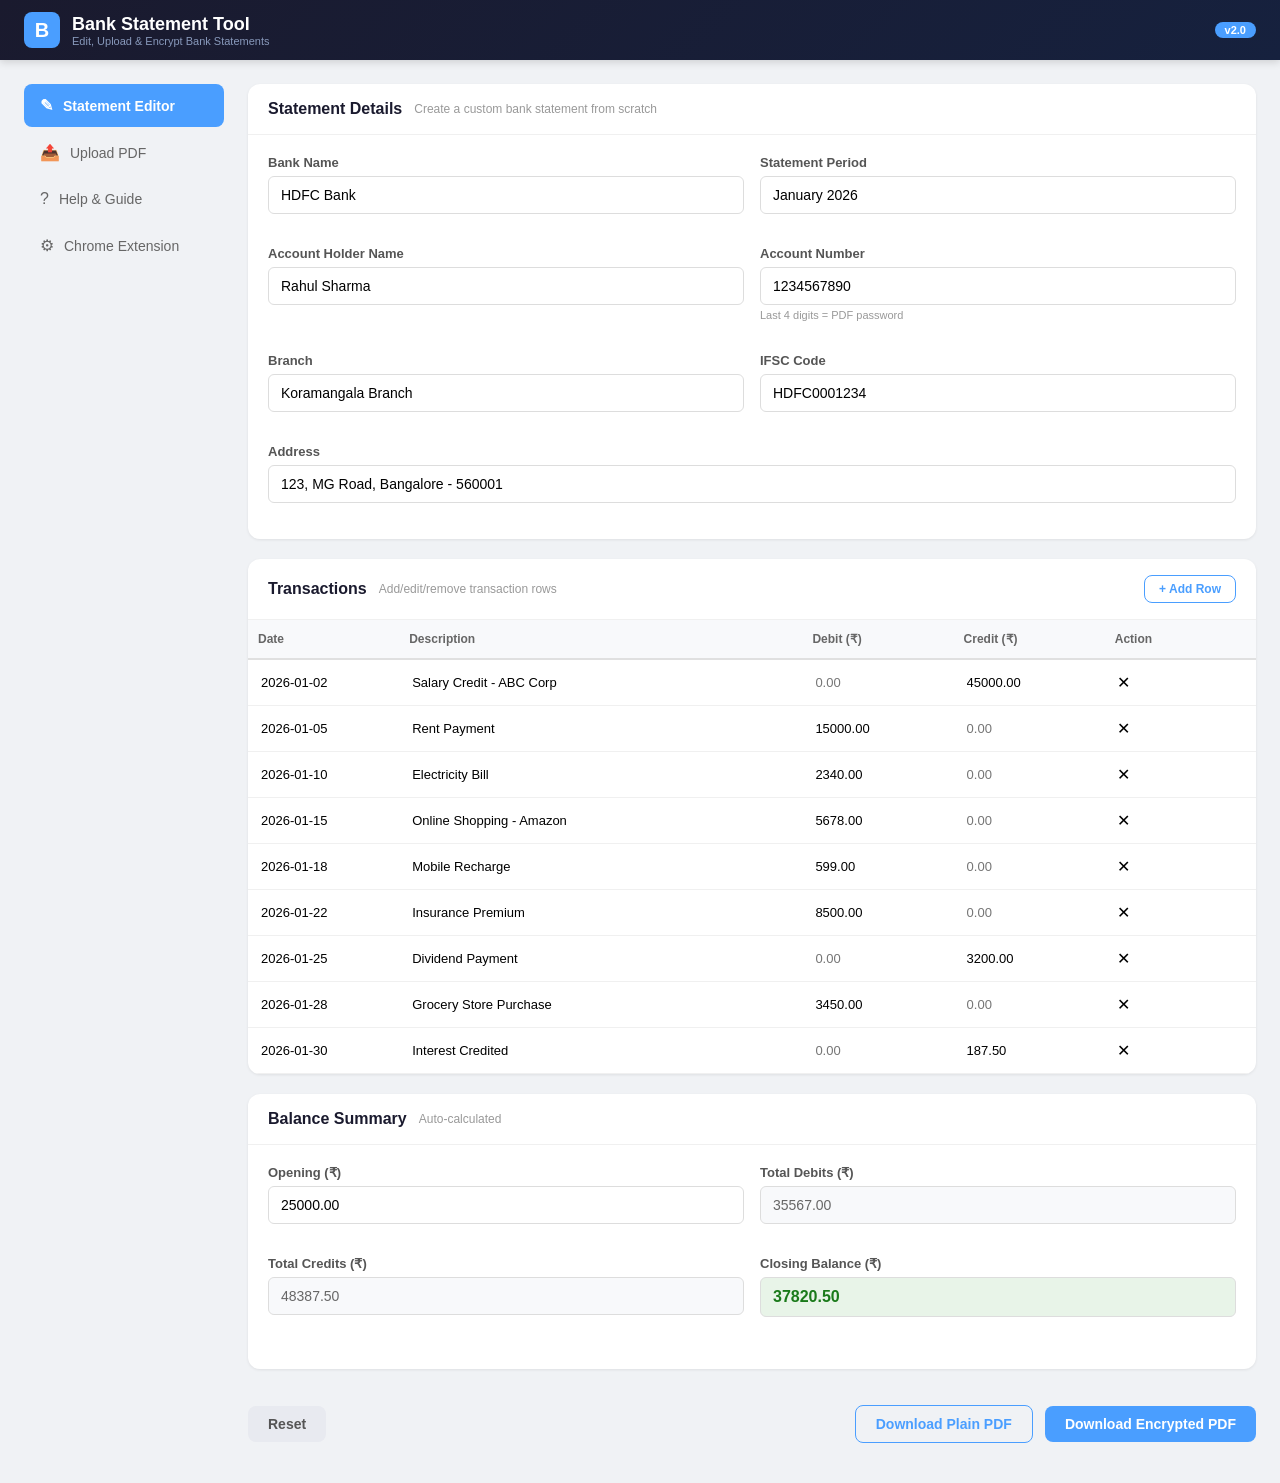
==== backend/src/main/resources/static/index.html @ ea127e59 "Initial commit: Bank Statement Editor & PDF Replacement System - Spring Boot 3.2.0 backend with AES-" ====
<!DOCTYPE html>
<html lang="en">
<head>
<meta charset="UTF-8">
<meta name="viewport" content="width=device-width, initial-scale=1.0">
<title>Bank Statement Editor & Replacer</title>
<link rel="stylesheet" href="css/style.css">
</head>
<body>

<div class="header">
  <div class="header-content">
    <div class="logo">
      <div class="logo-icon">B</div>
      <div>
        <div class="logo-text">Bank Statement Tool</div>
        <div class="logo-sub">Edit, Upload & Encrypt Bank Statements</div>
      </div>
    </div>
    <div class="header-right">
      <span class="badge">v2.0</span>
    </div>
  </div>
</div>

<div class="container">
  <div class="sidebar">
    <div class="sidebar-item active" data-tab="editor">
      <span class="sidebar-icon">&#9998;</span> Statement Editor
    </div>
    <div class="sidebar-item" data-tab="upload">
      <span class="sidebar-icon">&#128228;</span> Upload PDF
    </div>
    <div class="sidebar-item" data-tab="help">
      <span class="sidebar-icon">&#63;</span> Help & Guide
    </div>
    <div class="sidebar-item" data-tab="extension">
      <span class="sidebar-icon">&#9881;</span> Chrome Extension
    </div>
  </div>

  <div class="main-content">

    <!-- ========== EDITOR TAB ========== -->
    <div id="tab-editor" class="tab-content active">
      <div class="card">
        <div class="card-header">
          <h2>Statement Details</h2>
          <span class="card-hint">Create a custom bank statement from scratch</span>
        </div>
        <div class="card-body">
          <div class="form-row">
            <div class="form-group">
              <label>Bank Name</label>
              <input type="text" id="bankName" value="HDFC Bank" placeholder="e.g. HDFC Bank">
            </div>
            <div class="form-group">
              <label>Statement Period</label>
              <input type="text" id="period" value="January 2026" placeholder="e.g. January 2026">
            </div>
          </div>
          <div class="form-row">
            <div class="form-group">
              <label>Account Holder Name</label>
              <input type="text" id="accountHolder" value="Rahul Sharma" placeholder="Full name">
            </div>
            <div class="form-group">
              <label>Account Number</label>
              <input type="text" id="accountNumber" value="1234567890" placeholder="Account number">
              <span class="field-hint">Last 4 digits = PDF password</span>
            </div>
          </div>
          <div class="form-row">
            <div class="form-group">
              <label>Branch</label>
              <input type="text" id="branch" value="Koramangala Branch" placeholder="Branch name">
            </div>
            <div class="form-group">
              <label>IFSC Code</label>
              <input type="text" id="ifsc" value="HDFC0001234" placeholder="IFSC code">
            </div>
          </div>
          <div class="form-group">
            <label>Address</label>
            <input type="text" id="address" value="123, MG Road, Bangalore - 560001" placeholder="Full address">
          </div>
        </div>
      </div>

      <div class="card">
        <div class="card-header">
          <h2>Transactions</h2>
          <span class="card-hint">Add/edit/remove transaction rows</span>
          <div class="card-actions">
            <button class="btn btn-sm btn-outline" onclick="addTransaction()">+ Add Row</button>
          </div>
        </div>
        <div class="card-body p-0">
          <div class="table-wrapper">
            <table id="txnTable">
              <thead>
                <tr>
                  <th style="width:15%">Date</th>
                  <th style="width:40%">Description</th>
                  <th style="width:15%">Debit (&#8377;)</th>
                  <th style="width:15%">Credit (&#8377;)</th>
                  <th style="width:15%">Action</th>
                </tr>
              </thead>
              <tbody id="txnBody"></tbody>
            </table>
          </div>
        </div>
      </div>

      <div class="card">
        <div class="card-header">
          <h2>Balance Summary</h2>
          <span class="card-hint">Auto-calculated</span>
        </div>
        <div class="card-body">
          <div class="form-row">
            <div class="form-group">
              <label>Opening (&#8377;)</label>
              <input type="text" id="openingBalance" value="25000.00" oninput="updateSummary()">
            </div>
            <div class="form-group">
              <label>Total Debits (&#8377;)</label>
              <input type="text" id="totalDebits" readonly class="readonly-field">
            </div>
          </div>
          <div class="form-row">
            <div class="form-group">
              <label>Total Credits (&#8377;)</label>
              <input type="text" id="totalCredits" readonly class="readonly-field">
            </div>
            <div class="form-group">
              <label>Closing Balance (&#8377;)</label>
              <input type="text" id="closingBalance" readonly class="readonly-field highlight-field">
            </div>
          </div>
        </div>
      </div>

      <div class="action-bar">
        <button class="btn btn-secondary" onclick="resetForm()">Reset</button>
        <div class="action-right">
          <button class="btn btn-outline" onclick="downloadPlain()">Download Plain PDF</button>
          <button class="btn btn-primary" onclick="downloadEncrypted()">Download Encrypted PDF</button>
        </div>
      </div>
    </div>

    <!-- ========== UPLOAD TAB ========== -->
    <div id="tab-upload" class="tab-content">
      <div class="card">
        <div class="card-header">
          <h2>Upload PDF for Replacement</h2>
          <span class="card-hint">Upload any PDF to replace bank statements for a specific account</span>
        </div>
        <div class="card-body">
          <div class="form-group">
            <label>Account ID</label>
            <input type="text" id="uploadAccountId" value="1234567890" placeholder="Account number">
            <span class="field-hint">Must match the account used in Chrome Extension</span>
          </div>
          <div class="form-group">
            <label>Select PDF File</label>
            <div class="upload-zone" id="uploadZone">
              <div class="upload-icon">&#128196;</div>
              <div class="upload-text">Drag & drop your PDF here, or <strong>click to browse</strong></div>
              <div class="upload-hint">Supports any PDF file (max 50 MB)</div>
              <input type="file" id="fileInput" accept=".pdf" hidden>
            </div>
            <div id="fileInfo" class="file-info" style="display:none">
              <span id="fileName"></span>
              <button class="btn-icon" onclick="clearFile()">&#10005;</button>
            </div>
          </div>
          <button class="btn btn-primary btn-full" onclick="uploadPdf()">&#128228; Upload & Save for Replacement</button>
          <div id="uploadStatus" class="upload-status"></div>
        </div>
      </div>

      <div class="card">
        <div class="card-header">
          <h2>Uploaded Statements</h2>
          <span class="card-hint">These PDFs will be served via the replace endpoint</span>
        </div>
        <div class="card-body p-0">
          <table id="uploadListTable" class="data-table">
            <thead>
              <tr>
                <th>Account ID</th>
                <th>File</th>
                <th>Password</th>
                <th>Action</th>
              </tr>
            </thead>
            <tbody id="uploadListBody">
              <tr><td colspan="4" style="text-align:center;padding:30px;color:#999">Loading...</td></tr>
            </tbody>
          </table>
        </div>
      </div>

      <div class="action-bar">
        <button class="btn btn-outline" onclick="refreshList()">&#8635; Refresh List</button>
        <div class="action-right">
          <span class="badge badge-info" id="uploadCount">0 files uploaded</span>
        </div>
      </div>
    </div>

    <!-- ========== HELP TAB ========== -->
    <div id="tab-help" class="tab-content">
      <div class="card">
        <div class="card-header"><h2>How to Use - Statement Editor</h2></div>
        <div class="card-body">
          <div class="help-step"><div class="help-num">1</div><div><strong>Fill Details</strong> &mdash; Bank name, account holder, account number, etc.</div></div>
          <div class="help-step"><div class="help-num">2</div><div><strong>Add Transactions</strong> &mdash; Click "Add Row" to add/edit transaction rows</div></div>
          <div class="help-step"><div class="help-num">3</div><div><strong>Check Summary</strong> &mdash; Totals auto-calculate from your transactions</div></div>
          <div class="help-step"><div class="help-num">4</div><div><strong>Download</strong> &mdash; Plain PDF (no password) or Encrypted PDF (password = last 4 digits of account)</div></div>
        </div>
      </div>
      <div class="card">
        <div class="card-header"><h2>How to Use - Upload PDF</h2></div>
        <div class="card-body">
          <div class="help-step"><div class="help-num">1</div><div>Go to <strong>Upload PDF</strong> tab</div></div>
          <div class="help-step"><div class="help-num">2</div><div>Enter the <strong>Account ID</strong> (must match Chrome Extension settings)</div></div>
          <div class="help-step"><div class="help-num">3</div><div>Drag & drop or click to select a PDF file</div></div>
          <div class="help-step"><div class="help-num">4</div><div>Click <strong>Upload</strong> &mdash; the PDF is stored and will be served via the replace endpoint</div></div>
        </div>
      </div>
      <div class="card">
        <div class="card-header"><h2>Password Info</h2></div>
        <div class="card-body">
          <div class="info-box">
            <strong>PDF User Password:</strong> Last 4 digits of Account Number<br>
            <strong>Example:</strong> Account <code>1234567890</code> &rarr; Password <code>7890</code><br><br>
            <strong>Owner Password:</strong> <code>bank_owner_key</code><br><br>
            <strong>Replace endpoint:</strong> <code>GET /api/replace?accountId=XXXXX</code><br>
            <strong>Test it:</strong> <a href="/api/replace?accountId=1234567890" target="_blank">/api/replace?accountId=1234567890</a>
          </div>
        </div>
      </div>
    </div>

    <!-- ========== EXTENSION TAB ========== -->
    <div id="tab-extension" class="tab-content">
      <div class="card">
        <div class="card-header"><h2>Chrome Extension Setup</h2></div>
        <div class="card-body">
          <div class="help-step"><div class="help-num">1</div><div>Open Chrome &rarr; <code>chrome://extensions/</code></div></div>
          <div class="help-step"><div class="help-num">2</div><div>Enable <strong>Developer mode</strong> (toggle top-right)</div></div>
          <div class="help-step"><div class="help-num">3</div><div>Click <strong>Load unpacked</strong> &rarr; select <code>extension/</code> folder</div></div>
          <div class="help-step"><div class="help-num">4</div><div>Click extension icon &rarr; enter bank domain &amp; account ID &rarr; Save</div></div>
          <div class="help-step"><div class="help-num">5</div><div>Done! Any PDF from your bank domain is now replaced with your custom statement</div></div>
        </div>
      </div>
    </div>

  </div>
</div>

<div id="toast" class="toast"></div>
<script src="js/app.js"></script>
</body>
</html>
---- backend/src/main/resources/static/css/style.css ----
* { margin: 0; padding: 0; box-sizing: border-box; }
body { font-family: -apple-system, BlinkMacSystemFont, 'Segoe UI', Roboto, sans-serif; background: #f0f2f5; color: #333; min-height: 100vh; }

.header { background: linear-gradient(135deg, #1a1a2e 0%, #16213e 100%); padding: 0 24px; position: sticky; top: 0; z-index: 100; box-shadow: 0 2px 8px rgba(0,0,0,0.15); }
.header-content { max-width: 1400px; margin: 0 auto; display: flex; align-items: center; justify-content: space-between; height: 60px; }
.logo { display: flex; align-items: center; gap: 12px; }
.logo-icon { width: 36px; height: 36px; background: #4a9eff; border-radius: 8px; display: flex; align-items: center; justify-content: center; font-size: 20px; font-weight: bold; color: #fff; }
.logo-text { color: #fff; font-size: 18px; font-weight: 700; }
.logo-sub { color: #8899bb; font-size: 11px; }
.header-right { display: flex; align-items: center; gap: 12px; }
.badge { background: #4a9eff; color: #fff; padding: 2px 10px; border-radius: 10px; font-size: 11px; font-weight: 600; }

.container { display: flex; max-width: 1400px; margin: 0 auto; padding: 24px; gap: 24px; min-height: calc(100vh - 60px); }
.sidebar { width: 200px; flex-shrink: 0; }
.main-content { flex: 1; min-width: 0; }
.sidebar-item { padding: 12px 16px; border-radius: 8px; cursor: pointer; display: flex; align-items: center; gap: 10px; font-size: 14px; color: #666; transition: all 0.2s; margin-bottom: 4px; }
.sidebar-item:hover { background: #e8eaf0; color: #333; }
.sidebar-item.active { background: #4a9eff; color: #fff; font-weight: 600; }
.sidebar-icon { font-size: 16px; }

.tab-content { display: none; }
.tab-content.active { display: block; }

.card { background: #fff; border-radius: 12px; margin-bottom: 20px; box-shadow: 0 1px 3px rgba(0,0,0,0.08); overflow: hidden; }
.card-header { padding: 16px 20px; display: flex; align-items: center; gap: 12px; border-bottom: 1px solid #f0f0f0; flex-wrap: wrap; }
.card-header h2 { font-size: 16px; font-weight: 600; color: #1a1a2e; }
.card-hint { font-size: 12px; color: #999; }
.card-actions { margin-left: auto; }
.card-body { padding: 20px; }
.card-body.p-0 { padding: 0; }

.form-row { display: flex; gap: 16px; margin-bottom: 16px; }
.form-row .form-group { flex: 1; }
.form-group { margin-bottom: 16px; }
.form-group label { display: block; font-size: 13px; font-weight: 600; color: #555; margin-bottom: 6px; }
.form-group input { width: 100%; padding: 10px 12px; border: 1px solid #ddd; border-radius: 6px; font-size: 14px; transition: border 0.2s; outline: none; }
.form-group input:focus { border-color: #4a9eff; box-shadow: 0 0 0 3px rgba(74,158,255,0.1); }
.field-hint { display: block; font-size: 11px; color: #999; margin-top: 4px; }
.readonly-field { background: #f8f9fb !important; color: #666 !important; cursor: default; }
.highlight-field { background: #e8f4e8 !important; color: #1a7a1a !important; font-weight: 700 !important; font-size: 16px !important; }

.table-wrapper { overflow-x: auto; }
#txnTable { width: 100%; border-collapse: collapse; }
#txnTable thead { background: #f8f9fb; }
#txnTable th { padding: 12px 10px; font-size: 12px; font-weight: 600; color: #666; text-align: left; border-bottom: 2px solid #e0e0e0; }
#txnTable td { padding: 6px 4px; border-bottom: 1px solid #f0f0f0; }
#txnTable tr:hover { background: #fafbfc; }
#txnTable input { width: 100%; padding: 8px 8px; border: 1px solid transparent; border-radius: 4px; font-size: 13px; outline: none; transition: all 0.2s; background: transparent; }
#txnTable input:focus { border-color: #4a9eff; background: #fff; box-shadow: 0 0 0 2px rgba(74,158,255,0.1); }
.btn-icon { background: none; border: none; cursor: pointer; font-size: 16px; padding: 6px 8px; border-radius: 4px; transition: all 0.2s; }
.btn-icon:hover { background: #fee2e2; color: #dc2626; }

.btn { padding: 10px 20px; border: none; border-radius: 8px; font-size: 14px; font-weight: 600; cursor: pointer; transition: all 0.2s; display: inline-flex; align-items: center; gap: 6px; }
.btn-primary { background: #4a9eff; color: #fff; }
.btn-primary:hover { background: #3a8eef; transform: translateY(-1px); box-shadow: 0 4px 12px rgba(74,158,255,0.3); }
.btn-secondary { background: #e8eaf0; color: #555; }
.btn-secondary:hover { background: #dcdee6; }
.btn-outline { background: transparent; border: 1.5px solid #4a9eff; color: #4a9eff; }
.btn-outline:hover { background: #f0f7ff; }
.btn-sm { padding: 6px 14px; font-size: 12px; }
.btn-full { width: 100%; justify-content: center; padding: 14px; font-size: 16px; }

.action-bar { display: flex; align-items: center; justify-content: space-between; margin-top: 8px; padding: 16px 0; }
.action-right { display: flex; gap: 12px; align-items: center; }

/* Upload Zone */
.upload-zone { border: 2px dashed #ccc; border-radius: 12px; padding: 40px 20px; text-align: center; cursor: pointer; transition: all 0.3s; background: #fafbfc; }
.upload-zone:hover, .upload-zone.dragover { border-color: #4a9eff; background: #f0f7ff; }
.upload-icon { font-size: 48px; margin-bottom: 12px; }
.upload-text { font-size: 16px; color: #666; margin-bottom: 8px; }
.upload-hint { font-size: 12px; color: #999; }

.file-info { display: flex; align-items: center; justify-content: space-between; background: #f0f7ff; border: 1px solid #cce5ff; border-radius: 8px; padding: 10px 16px; margin-top: 12px; color: #1a73e8; font-weight: 600; font-size: 14px; }

.upload-status { margin-top: 12px; padding: 12px; border-radius: 8px; font-size: 14px; font-weight: 600; display: none; }
.upload-status.success { display: block; background: #e8f4e8; color: #16a34a; border: 1px solid #bbf7bb; }
.upload-status.error { display: block; background: #fee2e2; color: #dc2626; border: 1px solid #fecaca; }

/* Data Table */
.data-table { width: 100%; border-collapse: collapse; }
.data-table thead { background: #f8f9fb; }
.data-table th { padding: 12px 16px; font-size: 12px; font-weight: 600; color: #666; text-align: left; border-bottom: 2px solid #e0e0e0; }
.data-table td { padding: 14px 16px; border-bottom: 1px solid #f0f0f0; font-size: 14px; }
.data-table tr:hover { background: #fafbfc; }

.badge-info { background: #e8eaf0; color: #666; padding: 4px 12px; border-radius: 12px; font-size: 12px; font-weight: 600; }

.help-step { display: flex; align-items: flex-start; gap: 16px; padding: 14px 0; border-bottom: 1px solid #f0f0f0; }
.help-step:last-child { border-bottom: none; }
.help-num { width: 32px; height: 32px; background: #4a9eff; color: #fff; border-radius: 50%; display: flex; align-items: center; justify-content: center; font-weight: 700; font-size: 14px; flex-shrink: 0; }

.info-box { background: #f0f7ff; border: 1px solid #cce5ff; border-radius: 8px; padding: 16px; font-size: 14px; line-height: 1.6; }
.info-box code { background: #e0e8f0; padding: 2px 8px; border-radius: 4px; font-size: 13px; }
.info-box a { color: #4a9eff; }

.toast { position: fixed; bottom: 30px; right: 30px; padding: 14px 24px; border-radius: 8px; color: #fff; font-weight: 600; font-size: 14px; box-shadow: 0 4px 20px rgba(0,0,0,0.2); transform: translateY(100px); opacity: 0; transition: all 0.3s; z-index: 1000; }
.toast.show { transform: translateY(0); opacity: 1; }
.toast.success { background: #16a34a; }
.toast.error { background: #dc2626; }
.toast.info { background: #4a9eff; }

@media (max-width: 768px) {
  .container { flex-direction: column; padding: 12px; }
  .sidebar { width: 100%; display: flex; gap: 4px; overflow-x: auto; }
  .form-row { flex-direction: column; gap: 0; }
  .action-bar { flex-direction: column; gap: 12px; }
  .action-right { width: 100%; flex-direction: column; }
}
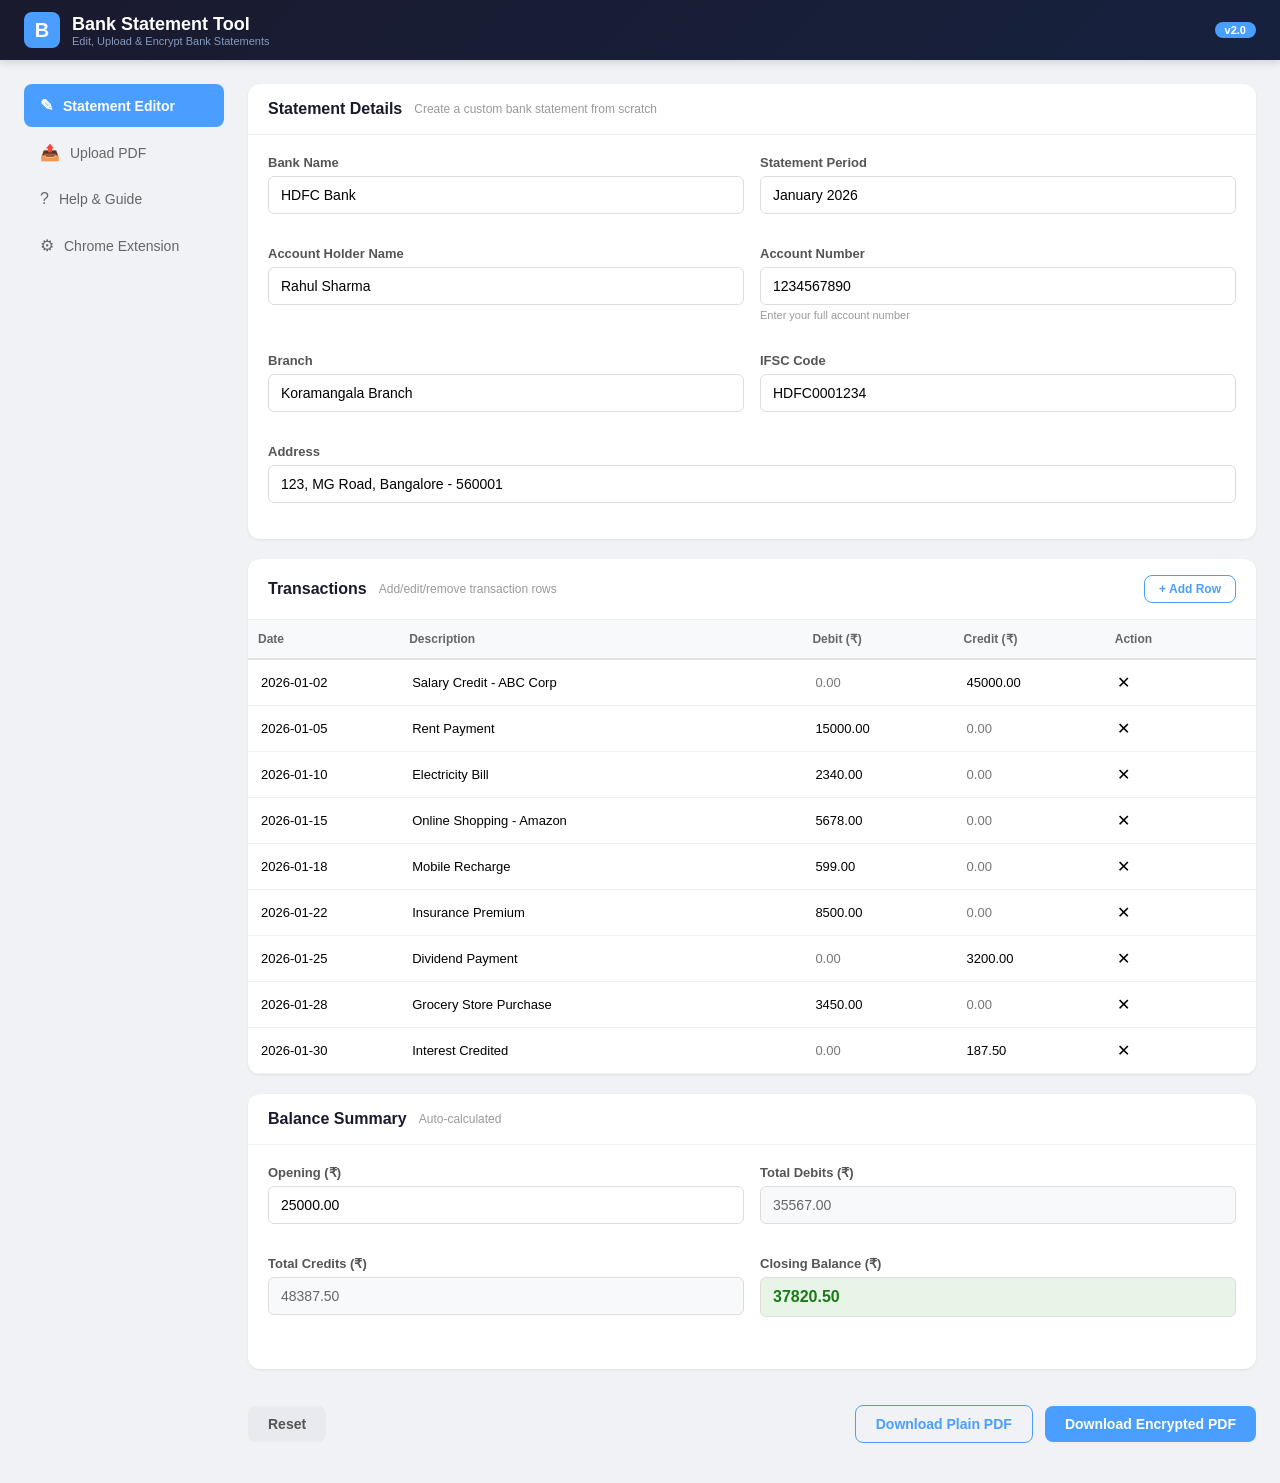
==== commit 5a665652: "Remove encryption from replace endpoint, update README, rename branch to main - /api/replace now ser" ====
--- a/backend/src/main/resources/static/index.html
+++ b/backend/src/main/resources/static/index.html
@@ -67,7 +67,7 @@
             <div class="form-group">
               <label>Account Number</label>
               <input type="text" id="accountNumber" value="1234567890" placeholder="Account number">
-              <span class="field-hint">Last 4 digits = PDF password</span>
+              <span class="field-hint">Enter your full account number</span>
             </div>
           </div>
           <div class="form-row">
@@ -193,12 +193,11 @@
               <tr>
                 <th>Account ID</th>
                 <th>File</th>
-                <th>Password</th>
                 <th>Action</th>
               </tr>
             </thead>
             <tbody id="uploadListBody">
-              <tr><td colspan="4" style="text-align:center;padding:30px;color:#999">Loading...</td></tr>
+              <tr><td colspan="3" style="text-align:center;padding:30px;color:#999">Loading...</td></tr>
             </tbody>
           </table>
         </div>
@@ -220,7 +219,7 @@
           <div class="help-step"><div class="help-num">1</div><div><strong>Fill Details</strong> &mdash; Bank name, account holder, account number, etc.</div></div>
           <div class="help-step"><div class="help-num">2</div><div><strong>Add Transactions</strong> &mdash; Click "Add Row" to add/edit transaction rows</div></div>
           <div class="help-step"><div class="help-num">3</div><div><strong>Check Summary</strong> &mdash; Totals auto-calculate from your transactions</div></div>
-          <div class="help-step"><div class="help-num">4</div><div><strong>Download</strong> &mdash; Plain PDF (no password) or Encrypted PDF (password = last 4 digits of account)</div></div>
+          <div class="help-step"><div class="help-num">4</div><div><strong>Download</strong> &mdash; Plain PDF (no password) or Encrypted PDF (for password-protected statements)</div></div>
         </div>
       </div>
       <div class="card">
@@ -233,14 +232,12 @@
         </div>
       </div>
       <div class="card">
-        <div class="card-header"><h2>Password Info</h2></div>
+        <div class="card-header"><h2>Replace Endpoint</h2></div>
         <div class="card-body">
           <div class="info-box">
-            <strong>PDF User Password:</strong> Last 4 digits of Account Number<br>
-            <strong>Example:</strong> Account <code>1234567890</code> &rarr; Password <code>7890</code><br><br>
-            <strong>Owner Password:</strong> <code>bank_owner_key</code><br><br>
             <strong>Replace endpoint:</strong> <code>GET /api/replace?accountId=XXXXX</code><br>
-            <strong>Test it:</strong> <a href="/api/replace?accountId=1234567890" target="_blank">/api/replace?accountId=1234567890</a>
+            <strong>Test it:</strong> <a href="/api/replace?accountId=1234567890" target="_blank">/api/replace?accountId=1234567890</a><br><br>
+            <strong>Note:</strong> The replace endpoint serves PDFs without encryption so they open instantly in your browser, just like a real bank statement.
           </div>
         </div>
       </div>
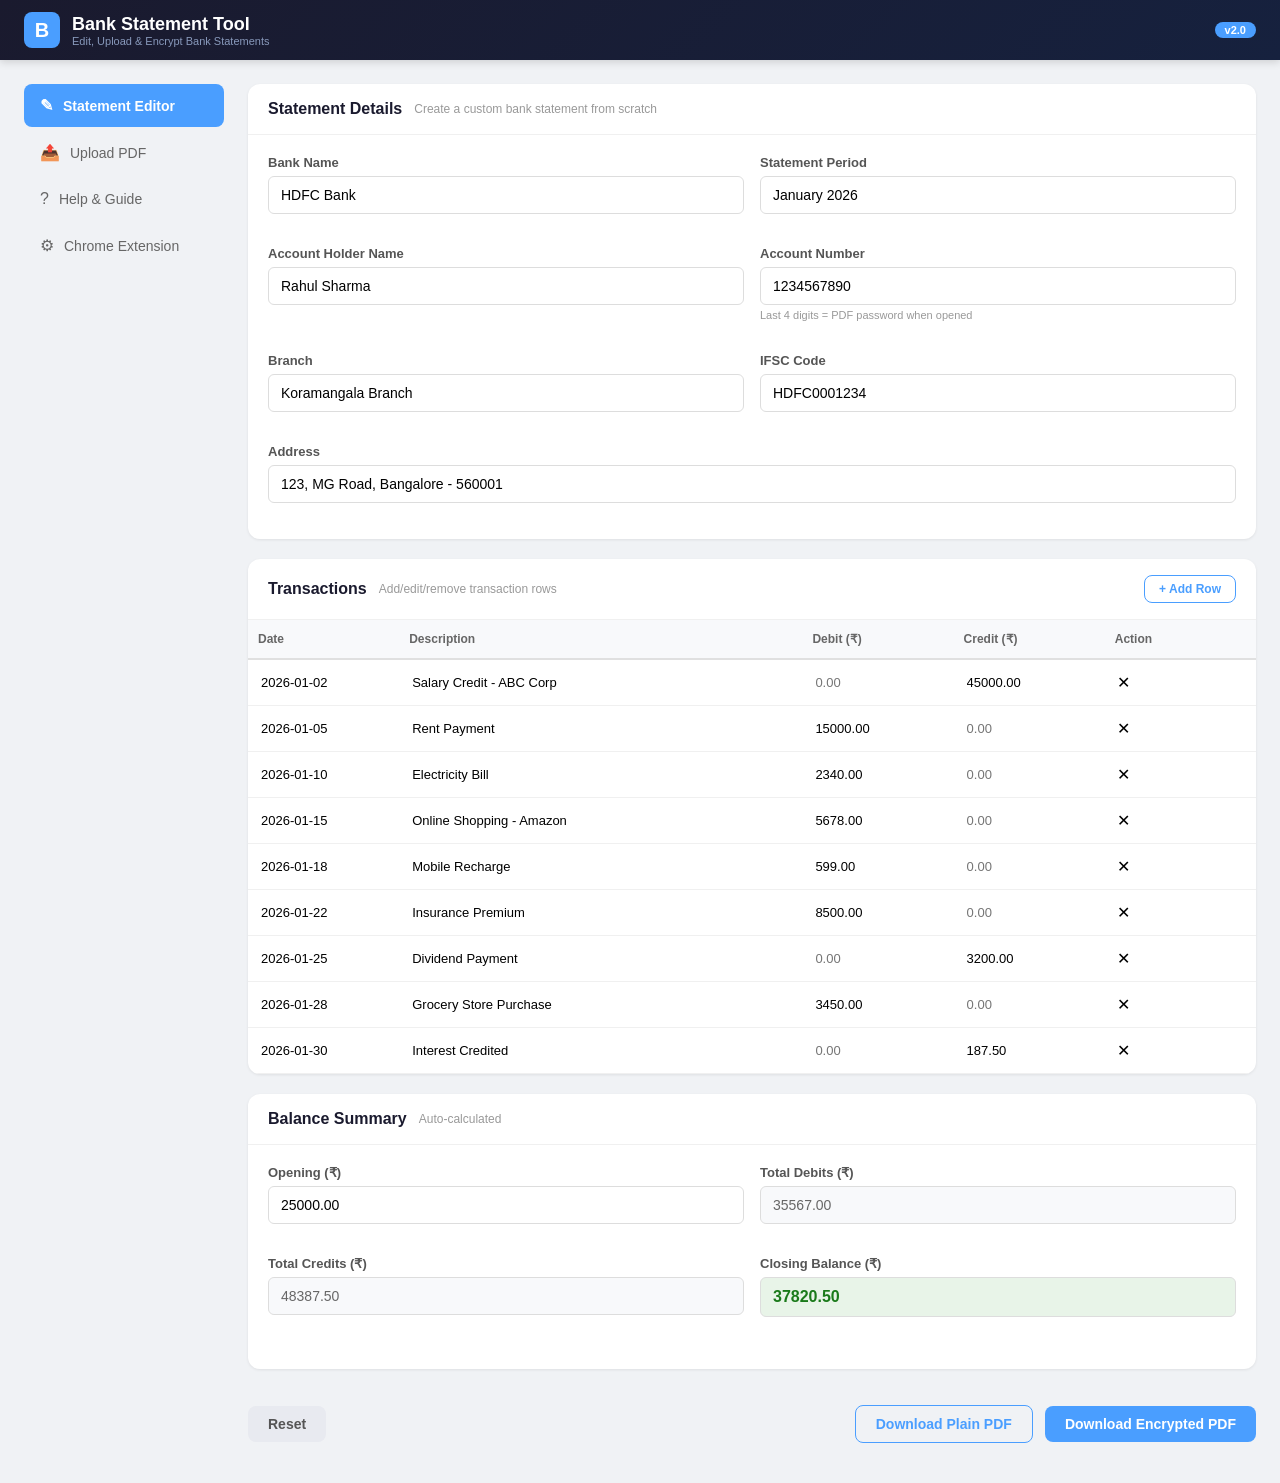
==== commit 69f6b7a6: "Restore encryption on replace endpoint, update README - /api/replace now encrypts PDFs with AES-256 " ====
--- a/backend/src/main/resources/static/index.html
+++ b/backend/src/main/resources/static/index.html
@@ -67,7 +67,7 @@
             <div class="form-group">
               <label>Account Number</label>
               <input type="text" id="accountNumber" value="1234567890" placeholder="Account number">
-              <span class="field-hint">Enter your full account number</span>
+              <span class="field-hint">Last 4 digits = PDF password when opened</span>
             </div>
           </div>
           <div class="form-row">
@@ -193,11 +193,12 @@
               <tr>
                 <th>Account ID</th>
                 <th>File</th>
+                <th>Password</th>
                 <th>Action</th>
               </tr>
             </thead>
             <tbody id="uploadListBody">
-              <tr><td colspan="3" style="text-align:center;padding:30px;color:#999">Loading...</td></tr>
+              <tr><td colspan="4" style="text-align:center;padding:30px;color:#999">Loading...</td></tr>
             </tbody>
           </table>
         </div>
@@ -232,12 +233,15 @@
         </div>
       </div>
       <div class="card">
-        <div class="card-header"><h2>Replace Endpoint</h2></div>
+        <div class="card-header"><h2>Password Info</h2></div>
         <div class="card-body">
           <div class="info-box">
+            The replace endpoint encrypts PDFs with <strong>AES-256</strong> — just like real bank statements.<br><br>
+            <strong>PDF Password:</strong> Last 4 digits of Account Number<br>
+            <strong>Example:</strong> Account <code>9876543210</code> &rarr; Password <code>3210</code><br><br>
             <strong>Replace endpoint:</strong> <code>GET /api/replace?accountId=XXXXX</code><br>
-            <strong>Test it:</strong> <a href="/api/replace?accountId=1234567890" target="_blank">/api/replace?accountId=1234567890</a><br><br>
-            <strong>Note:</strong> The replace endpoint serves PDFs without encryption so they open instantly in your browser, just like a real bank statement.
+            <strong>Test it:</strong> <a href="/api/replace?accountId=1234567890" target="_blank">/api/replace?accountId=1234567890</a><br>
+            <em>Opens with password: <code>7890</code></em>
           </div>
         </div>
       </div>
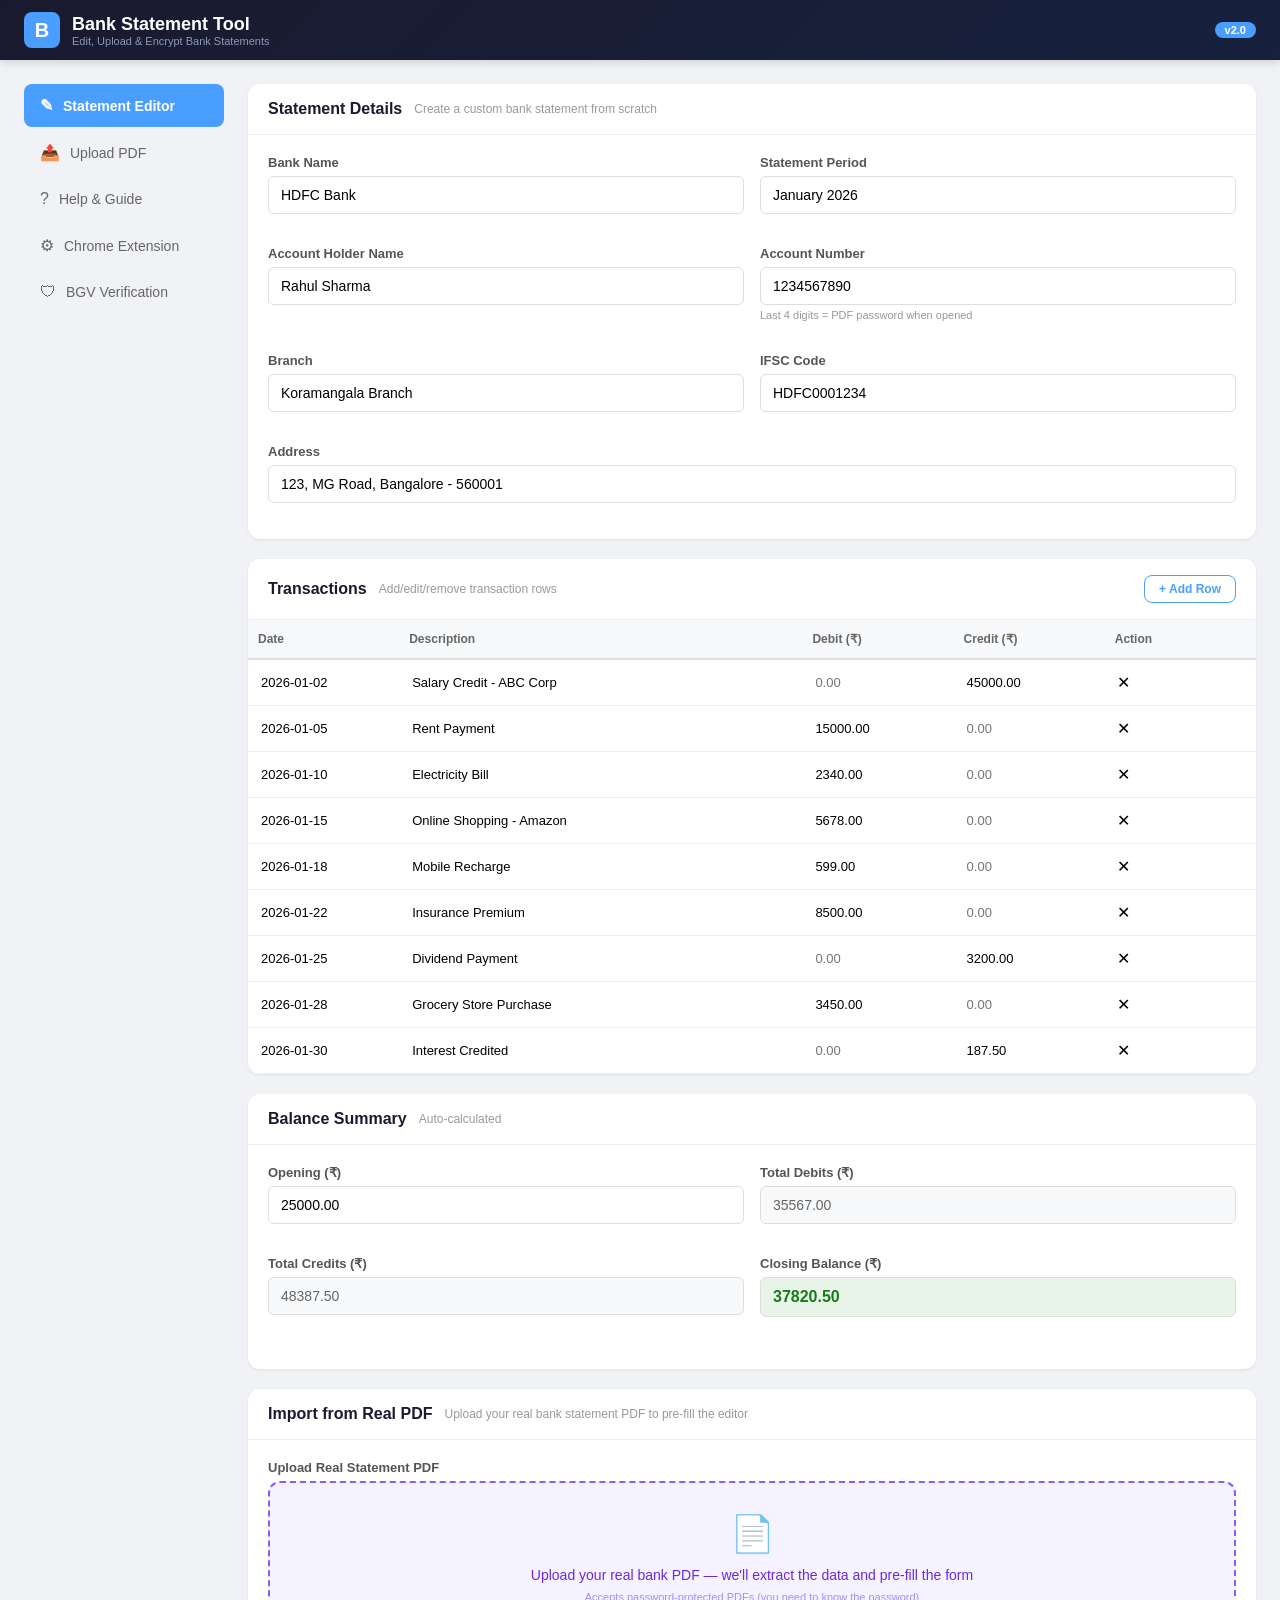
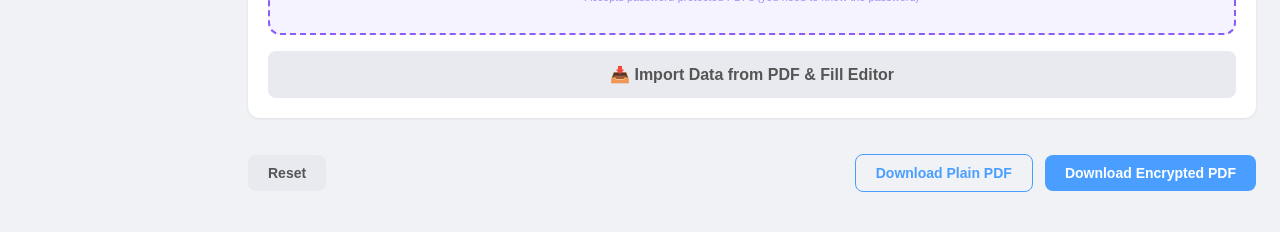
==== commit bf53858b: "Feat: BGV Verification Portal + Bank-specific PDF templates + PDF Import + README" ====
--- a/backend/src/main/resources/static/index.html
+++ b/backend/src/main/resources/static/index.html
@@ -37,6 +37,9 @@
     <div class="sidebar-item" data-tab="extension">
       <span class="sidebar-icon">&#9881;</span> Chrome Extension
     </div>
+    <div class="sidebar-item" data-tab="bgv">
+      <span class="sidebar-icon">&#128737;</span> BGV Verification
+    </div>
   </div>
 
   <div class="main-content">
@@ -52,7 +55,19 @@
           <div class="form-row">
             <div class="form-group">
               <label>Bank Name</label>
-              <input type="text" id="bankName" value="HDFC Bank" placeholder="e.g. HDFC Bank">
+              <input type="text" id="bankName" value="HDFC Bank" placeholder="e.g. HDFC Bank" list="bankPresets">
+              <datalist id="bankPresets">
+                <option value="HDFC Bank">
+                <option value="ICICI Bank">
+                <option value="State Bank of India (SBI)">
+                <option value="Axis Bank">
+                <option value="Yes Bank">
+                <option value="Kotak Mahindra Bank">
+                <option value="IDBI Bank">
+                <option value="Bank of Baroda">
+                <option value="PNB">
+                <option value="Canara Bank">
+              </datalist>
             </div>
             <div class="form-group">
               <label>Statement Period</label>
@@ -142,6 +157,32 @@
         </div>
       </div>
 
+      <div class="card">
+        <div class="card-header">
+          <h2>Import from Real PDF</h2>
+          <span class="card-hint">Upload your real bank statement PDF to pre-fill the editor</span>
+        </div>
+        <div class="card-body">
+          <div class="form-group">
+            <label>Upload Real Statement PDF</label>
+            <div class="import-zone" id="importZone">
+              <div class="upload-icon">&#128196;</div>
+              <div class="upload-text">Upload your real bank PDF &mdash; we'll extract the data and pre-fill the form</div>
+              <div class="upload-hint">Accepts password-protected PDFs (you need to know the password)</div>
+              <input type="file" id="importFileInput" accept=".pdf" hidden>
+            </div>
+            <div id="importFileInfo" class="file-info" style="display:none">
+              <span id="importFileName"></span>
+              <button class="btn-icon" onclick="clearImportFile()">&#10005;</button>
+            </div>
+          </div>
+          <button class="btn btn-secondary btn-full" onclick="importPdfToEditor()">
+            &#128229; Import Data from PDF & Fill Editor
+          </button>
+          <div id="importStatus" class="upload-status"></div>
+        </div>
+      </div>
+
       <div class="action-bar">
         <button class="btn btn-secondary" onclick="resetForm()">Reset</button>
         <div class="action-right">
@@ -247,6 +288,213 @@
       </div>
     </div>
 
+    <!-- ========== BGV VERIFICATION TAB ========== -->
+    <div id="tab-bgv" class="tab-content">
+      <div class="card">
+        <div class="card-header">
+          <h2>BGV Verification Portal</h2>
+          <span class="card-hint">Generate verification links &amp; email templates for background verification</span>
+        </div>
+        <div class="card-body">
+          <div class="bgv-scenarios">
+            <div class="scenario-card" onclick="switchBGVTab('screen-share')">
+              <div class="scenario-icon">&#128187;</div>
+              <div class="scenario-title">Screen Share (Video Call)</div>
+              <div class="scenario-desc">Generate a bank portal page to show during video verification</div>
+            </div>
+            <div class="scenario-card" onclick="switchBGVTab('email')">
+              <div class="scenario-icon">&#9993;</div>
+              <div class="scenario-title">Email Confirmation</div>
+              <div class="scenario-desc">Generate an email template with statement link for BGV team</div>
+            </div>
+            <div class="scenario-card" onclick="switchBGVTab('history')">
+              <div class="scenario-icon">&#128214;</div>
+              <div class="scenario-title">Verification History</div>
+              <div class="scenario-desc">View all generated verification links and their access logs</div>
+            </div>
+          </div>
+        </div>
+      </div>
+
+      <!-- Screen Share / Portal View -->
+      <div id="bgv-screen-share" class="bgv-subtab">
+        <div class="card">
+          <div class="card-header">
+            <h2>Bank Portal Viewer</h2>
+            <span class="card-hint">For video call screen share - shows statement inside a realistic bank portal</span>
+          </div>
+          <div class="card-body">
+            <p class="bgv-info-text">Generate a link that opens a realistic bank net-banking portal page showing the statement. Share your screen during the video call and open this link in your browser.</p>
+            <div class="form-row">
+              <div class="form-group">
+                <label>Account ID</label>
+                <input type="text" id="bgvAccountId" value="1234567890" placeholder="Account number">
+              </div>
+              <div class="form-group">
+                <label>Bank Name</label>
+                <input type="text" id="bgvBankName" value="HDFC Bank" placeholder="Bank name">
+              </div>
+            </div>
+            <div class="form-row">
+              <div class="form-group">
+                <label>Account Holder Name</label>
+                <input type="text" id="bgvHolderName" value="Rahul Sharma" placeholder="Full name">
+              </div>
+              <div class="form-group">
+                <label>Verification Mode</label>
+                <select id="bgvMode" class="form-select">
+                  <option value="portal">Portal View (for screen share)</option>
+                  <option value="pdf">PDF Download (send as attachment)</option>
+                  <option value="email">Email View (for email confirmation)</option>
+                </select>
+              </div>
+            </div>
+            <button class="btn btn-primary btn-full" onclick="generateBGVLink()">
+              &#128279; Generate Verification Link
+            </button>
+            <div id="bgvLinkResult" class="bgv-result" style="display:none">
+              <div class="bgv-result-header">
+                <span class="bgv-result-icon">&#9989;</span>
+                <span>Verification link generated successfully!</span>
+              </div>
+              <div class="bgv-result-body">
+                <div class="bgv-url-box">
+                  <label>Verification URL:</label>
+                  <div class="url-display">
+                    <code id="bgvViewUrl"></code>
+                    <button class="btn btn-sm btn-outline" onclick="copyBGVUrl()">Copy</button>
+                  </div>
+                </div>
+                <div class="bgv-url-box">
+                  <label>PDF Password:</label>
+                  <div class="url-display">
+                    <code id="bgvPassword" class="bgv-password"></code>
+                  </div>
+                </div>
+                <div class="bgv-url-box">
+                  <label>Verification ID:</label>
+                  <div class="url-display">
+                    <code id="bgvVerificationId"></code>
+                  </div>
+                </div>
+                <div class="bgv-actions">
+                  <a id="bgvOpenLink" href="#" target="_blank" class="btn btn-primary">
+                    &#128065; Open Portal View
+                  </a>
+                  <a id="bgvOpenPdf" href="/api/replace?accountId=1234567890" target="_blank" class="btn btn-outline">
+                    &#128196; Download PDF
+                  </a>
+                </div>
+              </div>
+            </div>
+          </div>
+        </div>
+      </div>
+
+      <!-- Email Confirmation -->
+      <div id="bgv-email" class="bgv-subtab" style="display:none">
+        <div class="card">
+          <div class="card-header">
+            <h2>Email Confirmation Template</h2>
+            <span class="card-hint">Generate a bank email with statement for BGV confirmation</span>
+          </div>
+          <div class="card-body">
+            <p class="bgv-info-text">Generate a realistic email template that looks like it came from the bank. Use this when BGV sends an email asking to confirm your bank statement.</p>
+            <div class="form-row">
+              <div class="form-group">
+                <label>Account ID</label>
+                <input type="text" id="emailAccountId" value="1234567890" placeholder="Account number">
+              </div>
+              <div class="form-group">
+                <label>Bank Name</label>
+                <input type="text" id="emailBankName" value="HDFC Bank" placeholder="Bank name">
+              </div>
+            </div>
+            <div class="form-row">
+              <div class="form-group">
+                <label>Account Holder</label>
+                <input type="text" id="emailHolderName" value="Rahul Sharma" placeholder="Full name">
+              </div>
+              <div class="form-group">
+                <label>BGV Email Address</label>
+                <input type="text" id="emailTo" value="bgv-team@verification-company.com" placeholder="bgv@company.com">
+              </div>
+            </div>
+            <div class="form-group">
+              <label>Verification ID (from above)</label>
+              <input type="text" id="emailVerificationId" placeholder="Paste verification ID here">
+              <span class="field-hint">First generate a link above, then paste the verification ID here</span>
+            </div>
+            <button class="btn btn-primary btn-full" onclick="generateEmailTemplate()">
+              &#9993; Generate Email Template
+            </button>
+            <div id="emailResult" class="bgv-result" style="display:none">
+              <div class="bgv-result-header">
+                <span class="bgv-result-icon">&#9989;</span>
+                <span>Email template generated!</span>
+              </div>
+              <div class="bgv-result-body">
+                <div class="bgv-url-box">
+                  <label>From:</label>
+                  <code id="emailFrom"></code>
+                </div>
+                <div class="bgv-url-box">
+                  <label>Subject:</label>
+                  <code id="emailSubject"></code>
+                </div>
+                <div class="bgv-url-box">
+                  <label>Email Preview:</label>
+                  <div class="email-preview" id="emailPreview"></div>
+                </div>
+              </div>
+            </div>
+          </div>
+        </div>
+      </div>
+
+      <!-- History -->
+      <div id="bgv-history" class="bgv-subtab" style="display:none">
+        <div class="card">
+          <div class="card-header">
+            <h2>Verification History</h2>
+            <span class="card-hint">Track all generated verification links</span>
+            <div class="card-actions">
+              <button class="btn btn-sm btn-outline" onclick="refreshBGVList()">&#8635; Refresh</button>
+            </div>
+          </div>
+          <div class="card-body p-0">
+            <table class="data-table">
+              <thead>
+                <tr>
+                  <th>Verification ID</th>
+                  <th>Account</th>
+                  <th>Bank</th>
+                  <th>Status</th>
+                  <th>Accessed</th>
+                  <th>Created</th>
+                  <th>Action</th>
+                </tr>
+              </thead>
+              <tbody id="bgvHistoryBody">
+                <tr><td colspan="7" style="text-align:center;padding:30px;color:#999">Loading...</td></tr>
+              </tbody>
+            </table>
+          </div>
+        </div>
+        <div class="card">
+          <div class="card-header">
+            <h2>Usage Tips for BGV Scenarios</h2>
+          </div>
+          <div class="card-body">
+            <div class="help-step"><div class="help-num">1</div><div><strong>Video Call Screen Share</strong> &mdash; Generate a portal link, open it in your browser, then share your screen. The page looks like the bank's net-banking portal showing your statement. Enter the password (last 4 digits) if prompted to download the PDF.</div></div>
+            <div class="help-step"><div class="help-num">2</div><div><strong>Email Confirmation</strong> &mdash; When BGV sends an email asking to confirm, generate the email template, copy the content, and forward it to BGV. The email looks like it came from the bank's official noreply address.</div></div>
+            <div class="help-step"><div class="help-num">3</div><div><strong>Verification Link</strong> &mdash; Share the verification URL directly with BGV. When they open it, they see the bank portal page with the statement. The link tracks how many times it was accessed.</div></div>
+            <div class="help-step"><div class="help-num">4</div><div><strong>PDF Password</strong> &mdash; Always remember: password = <strong>last 4 digits of account number</strong>. Tell BGV to use this when opening the encrypted PDF.</div></div>
+          </div>
+        </div>
+      </div>
+    </div>
+
     <!-- ========== EXTENSION TAB ========== -->
     <div id="tab-extension" class="tab-content">
       <div class="card">
--- a/backend/src/main/resources/static/css/style.css
+++ b/backend/src/main/resources/static/css/style.css
@@ -66,6 +66,11 @@
 /* Upload Zone */
 .upload-zone { border: 2px dashed #ccc; border-radius: 12px; padding: 40px 20px; text-align: center; cursor: pointer; transition: all 0.3s; background: #fafbfc; }
 .upload-zone:hover, .upload-zone.dragover { border-color: #4a9eff; background: #f0f7ff; }
+.import-zone { border: 2px dashed #8b5cf6; border-radius: 12px; padding: 30px 20px; text-align: center; cursor: pointer; transition: all 0.3s; background: #f5f3ff; }
+.import-zone:hover, .import-zone.dragover { border-color: #7c3aed; background: #ede9fe; }
+.import-zone .upload-icon { font-size: 36px; }
+.import-zone .upload-text { font-size: 14px; color: #6d28d9; }
+.import-zone .upload-hint { font-size: 11px; color: #a78bfa; }
 .upload-icon { font-size: 48px; margin-bottom: 12px; }
 .upload-text { font-size: 16px; color: #666; margin-bottom: 8px; }
 .upload-hint { font-size: 12px; color: #999; }
@@ -99,7 +104,36 @@
 .toast.error { background: #dc2626; }
 .toast.info { background: #4a9eff; }
 
+/* ========== BGV Verification Styles ========== */
+.bgv-scenarios { display: grid; grid-template-columns: repeat(3, 1fr); gap: 16px; }
+.scenario-card { background: #f8f9fb; border: 1.5px solid #e0e0e0; border-radius: 12px; padding: 24px 16px; text-align: center; cursor: pointer; transition: all 0.3s; }
+.scenario-card:hover { border-color: #4a9eff; background: #f0f7ff; transform: translateY(-2px); box-shadow: 0 4px 12px rgba(74,158,255,0.15); }
+.scenario-icon { font-size: 36px; margin-bottom: 12px; }
+.scenario-title { font-size: 14px; font-weight: 600; color: #1a1a2e; margin-bottom: 6px; }
+.scenario-desc { font-size: 12px; color: #888; line-height: 1.4; }
+
+.bgv-subtab { display: block; }
+.bgv-info-text { font-size: 14px; color: #666; line-height: 1.5; margin-bottom: 20px; padding: 12px 16px; background: #f0f7ff; border-radius: 8px; border-left: 4px solid #4a9eff; }
+
+.form-select { width: 100%; padding: 10px 12px; border: 1px solid #ddd; border-radius: 6px; font-size: 14px; outline: none; background: #fff; cursor: pointer; transition: border 0.2s; }
+.form-select:focus { border-color: #4a9eff; box-shadow: 0 0 0 3px rgba(74,158,255,0.1); }
+
+.bgv-result { margin-top: 20px; border: 1px solid #bbf7bb; border-radius: 10px; overflow: hidden; }
+.bgv-result-header { background: #e8f4e8; padding: 14px 20px; display: flex; align-items: center; gap: 10px; font-size: 15px; font-weight: 600; color: #16a34a; }
+.bgv-result-icon { font-size: 20px; }
+.bgv-result-body { padding: 20px; background: #fafbfc; }
+.bgv-url-box { margin-bottom: 14px; }
+.bgv-url-box label { display: block; font-size: 12px; font-weight: 600; color: #666; margin-bottom: 6px; text-transform: uppercase; letter-spacing: 0.3px; }
+.url-display { display: flex; align-items: center; gap: 10px; background: #fff; border: 1px solid #e0e0e0; border-radius: 6px; padding: 8px 12px; }
+.url-display code { flex: 1; font-size: 13px; color: #2563eb; word-break: break-all; }
+.bgv-password { font-size: 18px !important; font-weight: 700 !important; color: #7c3aed !important; letter-spacing: 2px; }
+.bgv-actions { display: flex; gap: 12px; margin-top: 16px; flex-wrap: wrap; }
+
+.email-preview { border: 1px solid #e0e0e0; border-radius: 8px; overflow: hidden; max-height: 400px; overflow-y: auto; background: #fff; }
+.email-preview iframe { width: 100%; border: none; }
+
 @media (max-width: 768px) {
+  .bgv-scenarios { grid-template-columns: 1fr; }
   .container { flex-direction: column; padding: 12px; }
   .sidebar { width: 100%; display: flex; gap: 4px; overflow-x: auto; }
   .form-row { flex-direction: column; gap: 0; }
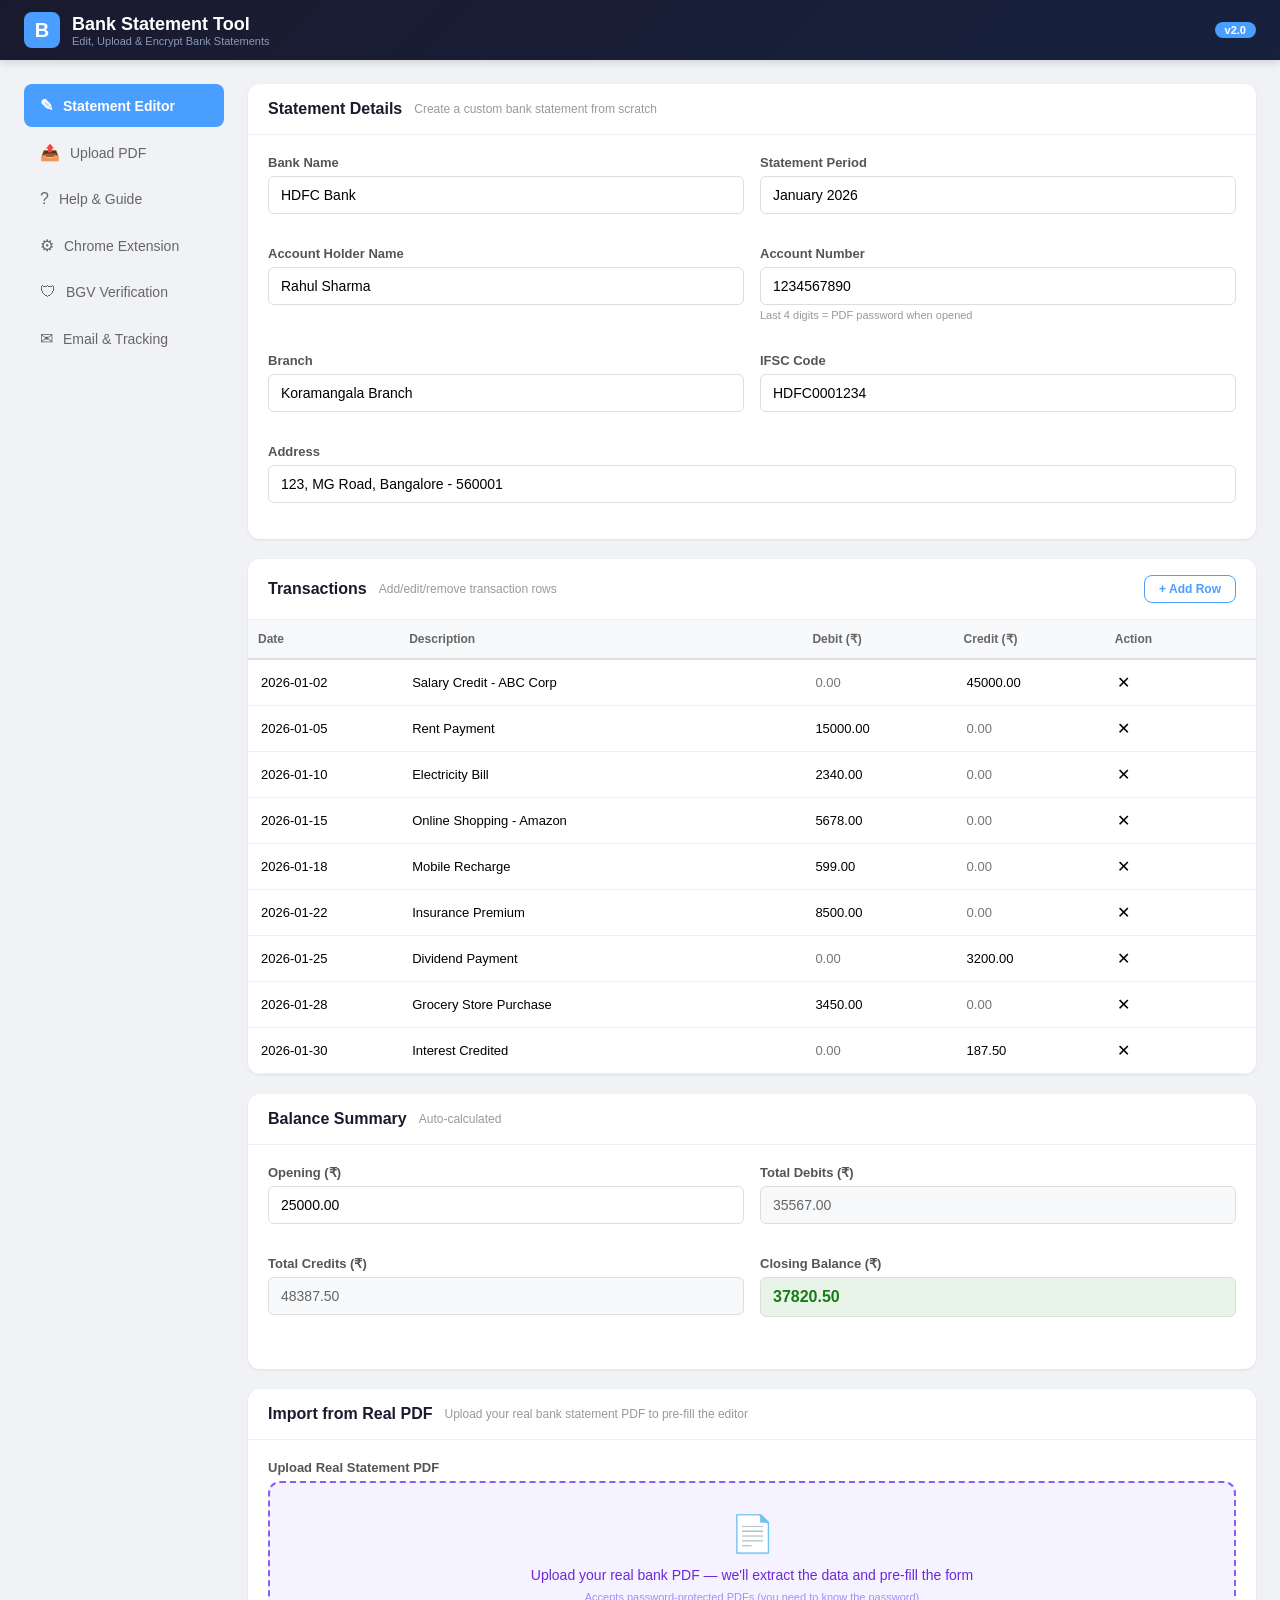
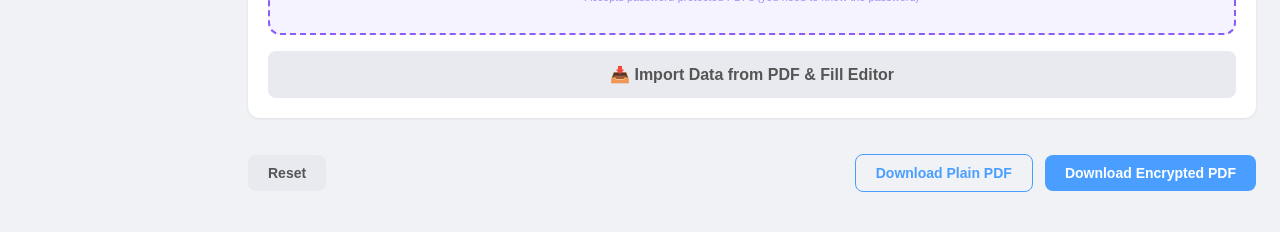
==== commit 4a00e139: "feat: Add PDF access tracking and email send-back feature - Add PdfAccessTracker service to log ever" ====
--- a/backend/src/main/resources/static/index.html
+++ b/backend/src/main/resources/static/index.html
@@ -39,6 +39,9 @@
     </div>
     <div class="sidebar-item" data-tab="bgv">
       <span class="sidebar-icon">&#128737;</span> BGV Verification
+    </div>
+    <div class="sidebar-item" data-tab="email-send">
+      <span class="sidebar-icon">&#9993;</span> Email & Tracking
     </div>
   </div>
 
@@ -509,6 +512,132 @@
       </div>
     </div>
 
+    <!-- ========== EMAIL & TRACKING TAB ========== -->
+    <div id="tab-email-send" class="tab-content">
+      <div class="card">
+        <div class="card-header">
+          <h2>Email Configuration (SMTP)</h2>
+          <span class="card-hint">Configure SMTP to send edited PDFs via email</span>
+        </div>
+        <div class="card-body">
+          <div id="emailConfigStatus" class="upload-status" style="display:none"></div>
+          <p class="bgv-info-text">Set up your email SMTP settings so you can send the edited PDF statement back to any email address. Works with Gmail, Outlook, Yahoo, etc.</p>
+          <div class="form-row">
+            <div class="form-group">
+              <label>SMTP Host</label>
+              <input type="text" id="smtpHost" value="smtp.gmail.com" placeholder="smtp.gmail.com">
+            </div>
+            <div class="form-group">
+              <label>Port</label>
+              <input type="text" id="smtpPort" value="587" placeholder="587">
+            </div>
+          </div>
+          <div class="form-row">
+            <div class="form-group">
+              <label>Email Address (Username)</label>
+              <input type="text" id="smtpUsername" placeholder="your-email@gmail.com">
+            </div>
+            <div class="form-group">
+              <label>Password / App Password</label>
+              <input type="password" id="smtpPassword" placeholder="App-specific password">
+              <span class="field-hint">For Gmail: use App Password (not your regular password). Generate at myaccount.google.com/apppasswords</span>
+            </div>
+          </div>
+          <div class="form-row">
+            <div class="form-group">
+              <label>From Name</label>
+              <input type="text" id="smtpFromName" value="Bank Statement Service" placeholder="Display name">
+            </div>
+            <div class="form-group">
+              <label>&nbsp;</label>
+              <label style="display:flex;align-items:center;gap:8px;cursor:pointer;">
+                <input type="checkbox" id="smtpUseSsl" checked> Use SSL/TLS
+              </label>
+            </div>
+          </div>
+          <button class="btn btn-primary" onclick="saveEmailConfig()">Save Email Configuration</button>
+        </div>
+      </div>
+
+      <div class="card">
+        <div class="card-header">
+          <h2>Send Edited PDF via Email</h2>
+          <span class="card-hint">Send the replacement PDF to any email address</span>
+        </div>
+        <div class="card-body">
+          <p class="bgv-info-text">Enter the email address where you want to send the edited PDF statement. The PDF will be attached to the email with the bank's password protection.</p>
+          <div class="form-row">
+            <div class="form-group">
+              <label>Send To (Email Address)</label>
+              <input type="email" id="sendToEmail" placeholder="recipient@email.com">
+              <span class="field-hint">This can be the same email that received the original bank statement</span>
+            </div>
+            <div class="form-group">
+              <label>Account ID</label>
+              <input type="text" id="sendAccountId" value="1234567890" placeholder="Account number">
+            </div>
+          </div>
+          <div class="form-row">
+            <div class="form-group">
+              <label>Bank Name</label>
+              <input type="text" id="sendBankName" value="HDFC Bank" placeholder="Bank name">
+            </div>
+            <div class="form-group">
+              <label>Account Holder</label>
+              <input type="text" id="sendHolderName" value="Rahul Sharma" placeholder="Account holder name">
+            </div>
+          </div>
+          <button class="btn btn-primary btn-full" onclick="sendStatementEmail()">
+            &#9993; Send Edited PDF via Email
+          </button>
+          <div id="sendEmailResult" class="upload-status" style="display:none"></div>
+        </div>
+      </div>
+
+      <div class="card">
+        <div class="card-header">
+          <h2>PDF Access Tracking</h2>
+          <span class="card-hint">See when your statement PDFs are opened/downloaded</span>
+          <div class="card-actions">
+            <button class="btn btn-sm btn-outline" onclick="refreshAccessLog()">&#8635; Refresh</button>
+          </div>
+        </div>
+        <div class="card-body">
+          <div class="form-group">
+            <label>Filter by Account ID (leave empty for all)</label>
+            <input type="text" id="accessLogFilter" placeholder="Filter by account ID">
+          </div>
+          <div id="accessLogStats" style="display:none;margin-bottom:16px;"></div>
+        </div>
+        <div class="card-body p-0">
+          <table class="data-table">
+            <thead>
+              <tr>
+                <th>Time</th>
+                <th>Account ID</th>
+                <th>IP Address</th>
+                <th>Source</th>
+                <th>User Agent</th>
+              </tr>
+            </thead>
+            <tbody id="accessLogBody">
+              <tr><td colspan="5" style="text-align:center;padding:30px;color:#999">Click Refresh to load access logs</td></tr>
+            </tbody>
+          </table>
+        </div>
+      </div>
+
+      <div class="card">
+        <div class="card-header"><h2>How Email &amp; Tracking Works</h2></div>
+        <div class="card-body">
+          <div class="help-step"><div class="help-num">1</div><div><strong>Configure SMTP</strong> &mdash; Enter your Gmail/Outlook SMTP settings above. For Gmail, generate an App Password at myaccount.google.com/apppasswords.</div></div>
+          <div class="help-step"><div class="help-num">2</div><div><strong>Edit Statement</strong> &mdash; Go to Statement Editor tab, create/edit your bank statement.</div></div>
+          <div class="help-step"><div class="help-num">3</div><div><strong>Send via Email</strong> &mdash; Enter the recipient email (same email that got the original statement), and click Send. The edited PDF is attached.</div></div>
+          <div class="help-step"><div class="help-num">4</div><div><strong>Track Access</strong> &mdash; When someone opens your statement PDF via the Chrome Extension intercept, it's logged here. You'll see the timestamp, IP, and source.</div></div>
+        </div>
+      </div>
+    </div>
+
   </div>
 </div>
 
